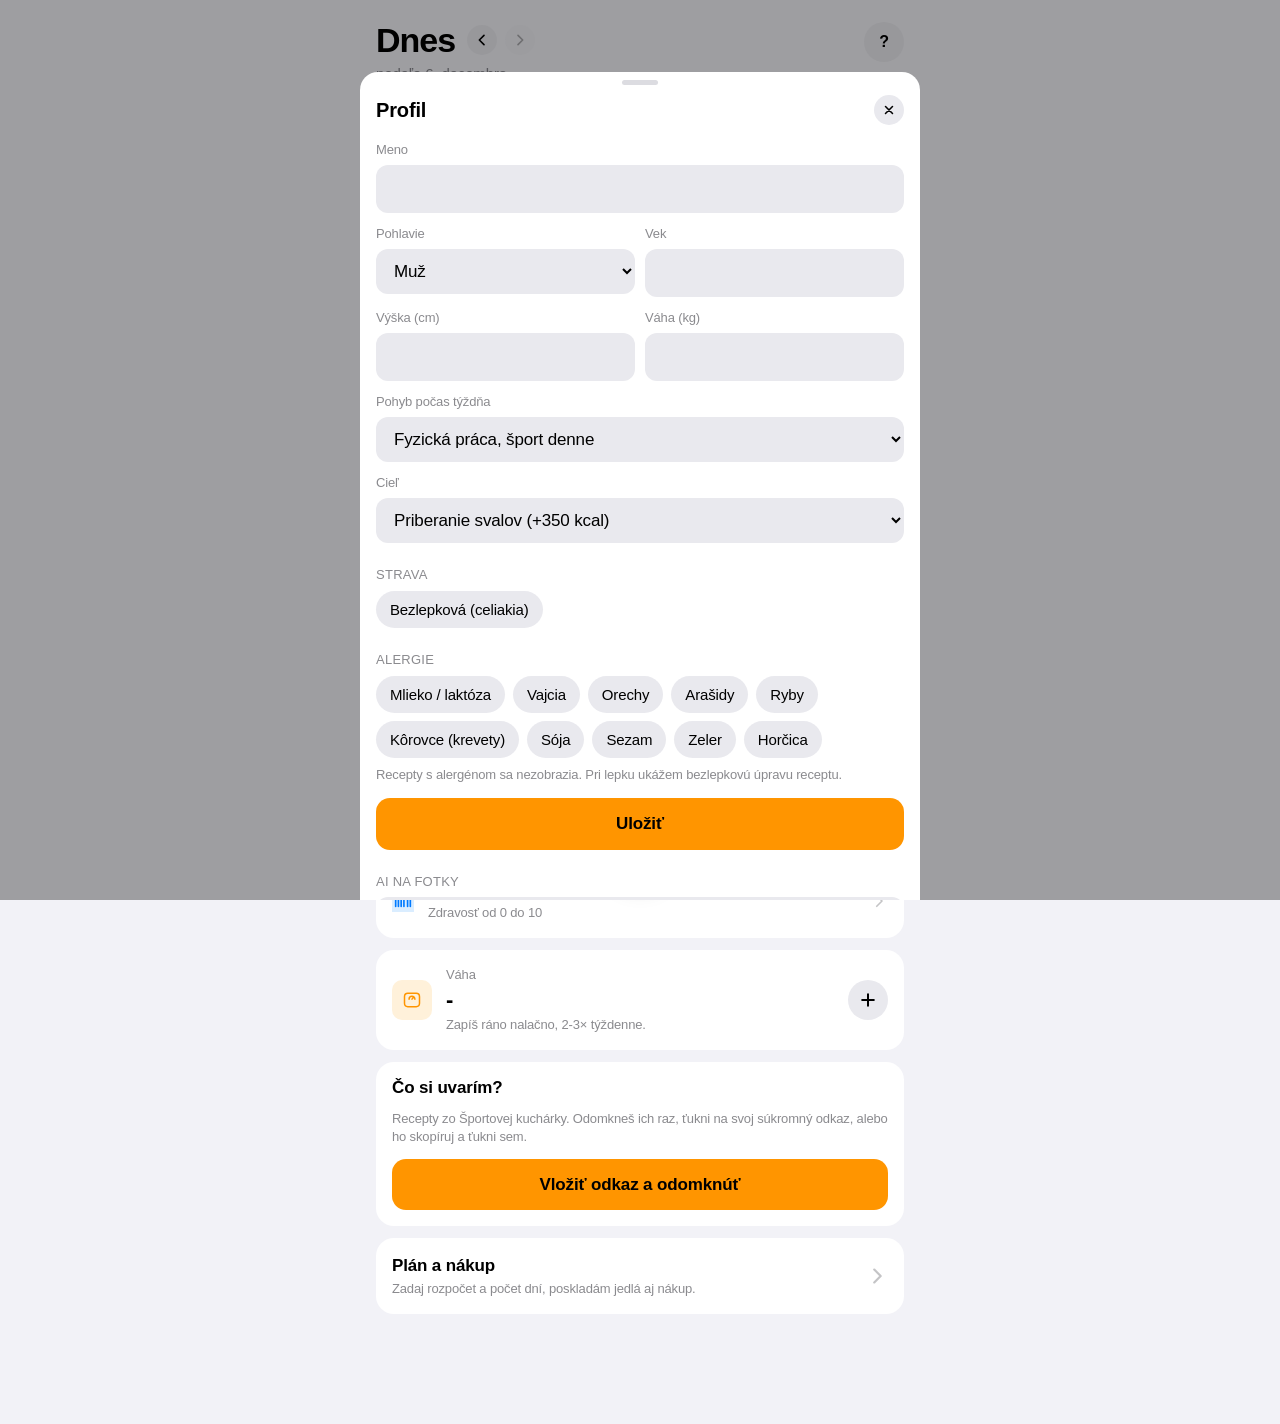
==== jedlo/index.html @ 56926733 "Jedlo: second review pass, bugs and design - Page no longer overflows on small iPhones with long foo" ====
<!DOCTYPE html>
<html lang="sk">
<head>
<meta charset="UTF-8">
<meta name="viewport" content="width=device-width, initial-scale=1.0, viewport-fit=cover">
<title>Jedlo</title>
<meta name="description" content="Denník stravovania, kalórie, makrá, voda, váha a rozpoznanie jedla z fotky.">
<meta name="theme-color" content="#000000" media="(prefers-color-scheme: dark)">
<meta name="theme-color" content="#f2f2f7" media="(prefers-color-scheme: light)">
<meta name="apple-mobile-web-app-capable" content="yes">
<meta name="apple-mobile-web-app-status-bar-style" content="default">
<meta name="apple-mobile-web-app-title" content="Jedlo">
<link rel="manifest" href="manifest.webmanifest">
<link rel="icon" href="icon.svg" type="image/svg+xml">
<link rel="apple-touch-icon" href="icon-192.png">
<link rel="stylesheet" href="style.css?v=16">
</head>
<body>
<div class="shell">
  <header class="top">
    <div class="day">
      <div class="day-row">
        <h1 id="title">Dnes</h1>
        <button class="round sm" id="prev-day" aria-label="Predošlý deň"><svg width="16" height="16" viewBox="0 0 24 24" fill="none" stroke="currentColor" stroke-width="2.4" stroke-linecap="round" stroke-linejoin="round" aria-hidden="true"><path d="M15 5l-7 7 7 7"/></svg></button>
        <button class="round sm" id="next-day" aria-label="Ďalší deň"><svg width="16" height="16" viewBox="0 0 24 24" fill="none" stroke="currentColor" stroke-width="2.4" stroke-linecap="round" stroke-linejoin="round" aria-hidden="true"><path d="M9 5l7 7-7 7"/></svg></button>
      </div>
      <p class="date" id="date"></p>
      <p class="nd" id="nameday"></p>
    </div>
    <button class="avatar" id="open-profile" aria-label="Profil">?</button>
  </header>
  <main id="page"></main>
</div>

<button class="fab" data-act="add" aria-label="Pridať jedlo"><svg width="28" height="28" viewBox="0 0 24 24" fill="none" stroke="currentColor" stroke-width="2.4" stroke-linecap="round" aria-hidden="true"><path d="M12 5v14M5 12h14"/></svg></button>

<div class="sheet-bg" id="sheet-bg" hidden>
  <div class="sheet" role="dialog" aria-modal="true" aria-labelledby="sheet-title">
    <div class="sheet-head">
      <button class="round sm" id="sheet-back" aria-label="Späť" hidden><svg width="16" height="16" viewBox="0 0 24 24" fill="none" stroke="currentColor" stroke-width="2.4" stroke-linecap="round" stroke-linejoin="round" aria-hidden="true"><path d="M15 5l-7 7 7 7"/></svg></button>
      <h2 id="sheet-title"></h2>
      <button class="round sm" id="close-sheet" aria-label="Zavrieť"><svg width="14" height="14" viewBox="0 0 24 24" fill="none" stroke="currentColor" stroke-width="2.6" stroke-linecap="round" aria-hidden="true"><path d="M6 6l12 12M18 6L6 18"/></svg></button>
    </div>
    <div id="sheet-body"></div>
  </div>
</div>

<input type="file" id="photo-input" accept="image/*" capture="environment" hidden>
<input type="file" id="import-input" accept="application/json" hidden>
<div class="cook-mode" id="cook-mode" hidden></div>
<div class="toast" id="toast" hidden></div>

<script src="meniny.js?v=16"></script>
<script src="app.js?v=16"></script>
</body>
</html>
---- jedlo/style.css ----
/* Čistý štýl v duchu iOS: systémové písmo (San Francisco), čierne pozadie, tmavé karty, farby iOS. */
:root {
  color-scheme: dark;
  --bg: #000;
  --card: #1c1c1e;
  --card2: #2c2c2e;
  --card3: #3a3a3c;
  --text: #fff;
  --muted: rgba(235, 235, 245, 0.6);
  --faint: rgba(235, 235, 245, 0.3);
  --sep: rgba(84, 84, 88, 0.55);
  --orange: #ff9f0a;
  --orange-ink: #ff9f0a;
  --green: #30d158;
  --red: #ff453a;
  --yellow: #ffd60a;
  --p: #0a84ff;
  --c: #ffd60a;
  --f: #ff375f;
  --fib: #bf5af2;
  --water: #64d2ff;
  --font: -apple-system, BlinkMacSystemFont, "SF Pro Text", "SF Pro Display", "Helvetica Neue", "Segoe UI", Roboto, sans-serif;
  --r-card: 18px; --r-row: 12px; --r-pill: 999px;
  --on-accent: #000;
}
/* Svetlý režim podľa nastavenia iPhonu */
@media (prefers-color-scheme: light) {
  :root {
    color-scheme: light;
    --bg: #f2f2f7;
    --card: #fff;
    --card2: #e9e9ee;
    --card3: #dcdce1;
    --text: #000;
    --muted: rgba(60, 60, 67, 0.6);
    --faint: rgba(60, 60, 67, 0.3);
    --sep: rgba(60, 60, 67, 0.2);
    --orange: #ff9500;
    --orange-ink: #c93400;
    --green: #34c759;
    --red: #ff3b30;
    --yellow: #ffcc00;
    --p: #007aff;
    --c: #ffcc00;
    --f: #ff2d55;
    --fib: #af52de;
    --water: #32ade6;
    --on-accent: #000;
  }
}
* { box-sizing: border-box; }
html, body { margin: 0; min-height: 100%; }
body {
  font: 15px/1.4 var(--font);
  letter-spacing: -0.01em;
  color: var(--text);
  background: var(--bg);
  padding: env(safe-area-inset-top) 0 calc(110px + env(safe-area-inset-bottom));
  -webkit-font-smoothing: antialiased;
  -webkit-tap-highlight-color: transparent;
}
h1, h2, h3, p { margin: 0; }
h1, h2, h3 { line-height: 1.2; }
button, input, select, textarea { font: inherit; color: inherit; letter-spacing: inherit; }
button { cursor: pointer; -webkit-user-select: none; user-select: none; -webkit-touch-callout: none; touch-action: manipulation; }
/* Odozva na ťuknutie */
button:not(:disabled):not(.fab):not(.supp):not(.meal-tile):active { opacity: .6; }
button:disabled { cursor: default; }
svg { flex: none; display: block; }
:focus-visible { outline: 2px solid var(--orange); outline-offset: 2px; }

.shell { max-width: 560px; margin: 0 auto; padding: 12px 16px 0; }
main { display: grid; grid-template-columns: minmax(0, 1fr); gap: 12px; }

/* Hlavička */
.top { display: flex; justify-content: space-between; align-items: flex-start; gap: 12px; margin: 8px 0 18px; }
.day-row { display: flex; align-items: center; gap: 8px; }
.top h1 { font-size: 34px; font-weight: 700; letter-spacing: -0.03em; margin-right: 4px; }
.date { font-size: 15px; color: var(--muted); margin-top: 2px; }
.nd { font-size: 13px; color: var(--muted); margin-top: 2px; }
.avatar {
  width: 40px; height: 40px; border-radius: 50%; border: 0; flex: none; padding: 0; margin-top: 2px;
  display: grid; place-items: center; background: var(--card2); color: var(--text); font-weight: 600; font-size: 16px;
}

/* Okrúhle tlačidlá – obsah vždy v strede */
.round {
  width: 40px; height: 40px; border-radius: 50%; border: 0; flex: none; padding: 0;
  display: grid; place-items: center; line-height: 0; background: var(--card2); color: var(--text);
}
.round.sm { width: 30px; height: 30px; position: relative; }
/* Väčšia plocha na ťuknutie (44 px), vzhľad ostáva. */
.round.sm::after { content: ""; position: absolute; inset: -7px; }
.round[disabled] { opacity: .3; }
.round.orange { background: var(--orange); color: var(--on-accent); }

/* Karty */
.card { background: var(--card); border-radius: var(--r-card); padding: 16px; }
.card.dark { background: var(--card); }
.card h3 { font-size: 17px; font-weight: 600; margin-bottom: 12px; display: flex; align-items: center; gap: 8px; flex-wrap: wrap; }
.card h3 .muted { font-weight: 400; margin-left: auto; }
.muted { color: var(--muted); }
.small { font-size: 13px; }
.row { display: flex; align-items: center; gap: 10px; }
.grid2 { display: grid; grid-template-columns: repeat(2, minmax(0, 1fr)); gap: 10px; }
.grid3 { display: grid; grid-template-columns: repeat(3, minmax(0, 1fr)); gap: 8px; }
.grid4 { display: grid; grid-template-columns: repeat(4, minmax(0, 1fr)); gap: 6px; }
.grid4 b { font-size: 19px; }

/* Kalórie a makrá */
.ring-wrap { display: flex; align-items: center; gap: 18px; }
.ring { position: relative; width: 128px; height: 128px; flex: none; }
.ring svg { width: 100%; height: 100%; transform: rotate(-90deg); overflow: visible; }
.ring .center { position: absolute; inset: 0; display: flex; flex-direction: column; align-items: center; justify-content: center; text-align: center; }
.ring .big { font-size: 30px; font-weight: 700; letter-spacing: -0.03em; line-height: 1; font-variant-numeric: tabular-nums; }
.bars { flex: 1; display: grid; gap: 10px; min-width: 0; }
.bar-label { display: flex; justify-content: space-between; font-size: 13px; margin-bottom: 4px; font-variant-numeric: tabular-nums; }
.bar-label .muted { font-size: 12px; }
.bar { height: 6px; background: var(--card2); border-radius: var(--r-pill); overflow: hidden; }
.bar > i { display: block; height: 100%; border-radius: var(--r-pill); }
.summary { margin-top: 14px; padding-top: 12px; border-top: 0.5px solid var(--sep); font-size: 15px; color: var(--muted); }
.summary b { color: var(--text); font-weight: 600; }

/* Pás Nezdravo – Zdravo */
.meter-card { display: block; width: 100%; border: 0; text-align: left; color: var(--text); padding: 30px 16px 16px; }
.meter-card.busy .meter i { animation: pulse 1s ease-in-out infinite; }
@keyframes pulse { 50% { opacity: .4; } }
.meter {
  display: block; position: relative; height: 10px; border-radius: var(--r-pill);
  background: linear-gradient(90deg, var(--red) 0%, var(--yellow) 50%, var(--green) 100%);
}
.meter i {
  position: absolute; top: -5px; bottom: -5px; width: 4px; margin-left: -2px; border-radius: 2px;
  background: var(--text); box-shadow: 0 0 0 2px var(--card);
  transition: left .6s cubic-bezier(.2, .8, .2, 1);
}
.meter i b {
  position: absolute; bottom: calc(100% + 6px); left: 50%; transform: translateX(-50%);
  font-size: 13px; font-weight: 600; font-style: normal; font-variant-numeric: tabular-nums; color: var(--text);
}
.meter-ends { display: flex; justify-content: space-between; margin-top: 10px; font-size: 13px; color: var(--muted); }
.meter-text { display: block; margin-top: 10px; font-size: 13px; color: var(--muted); }

/* Voda a váha */
.tile { display: flex; align-items: center; gap: 14px; }
.tile .ico { width: 40px; height: 40px; border-radius: 10px; display: grid; place-items: center; flex: none; }
.ico.water { background: rgba(100, 210, 255, 0.15); color: var(--water); }
.ico.weight { background: rgba(255, 159, 10, 0.15); color: var(--orange); }
.tile-main { flex: 1; min-width: 0; display: grid; gap: 3px; }
.tile-label { font-size: 13px; color: var(--muted); }
.tile-val { font-size: 22px; font-weight: 600; letter-spacing: -0.02em; line-height: 1.15; font-variant-numeric: tabular-nums; }
.tile-val small { font-size: 13px; font-weight: 400; color: var(--muted); letter-spacing: 0; margin-left: 4px; }

/* Zoznamy */
.list { display: grid; grid-template-columns: minmax(0, 1fr); gap: 0; }
.entry, .list-item {
  display: flex; align-items: center; gap: 12px; width: 100%; text-align: left;
  padding: 11px 0; border: 0; border-bottom: 0.5px solid var(--sep); background: none; color: var(--text); border-radius: 0;
}
.list > :last-child { border-bottom: 0; }
.list-item { justify-content: space-between; }
.entry img { width: 40px; height: 40px; border-radius: 8px; object-fit: cover; flex: none; }
.entry .info { flex: 1; min-width: 0; }
.entry .name { white-space: nowrap; overflow: hidden; text-overflow: ellipsis; }
.entry .kc { font-weight: 600; white-space: nowrap; font-variant-numeric: tabular-nums; }
.score { display: inline-block; min-width: 24px; padding: 1px 6px; border-radius: 6px; font-size: 12px; font-weight: 600; text-align: center; }
.s-good { background: rgba(48, 209, 88, 0.18); color: var(--green); }
.s-mid { background: rgba(255, 214, 10, 0.18); color: var(--yellow); }
.s-bad { background: rgba(255, 69, 58, 0.18); color: var(--red); }
.chip { display: inline-block; font-size: 11px; font-weight: 600; padding: 2px 7px; border-radius: 6px; background: var(--card2); color: var(--muted); }

/* Týždeň */
.chart { width: 100%; height: auto; margin-bottom: 12px; }
.trio { display: grid; grid-template-columns: repeat(3, minmax(0, 1fr)); text-align: center; }
.trio div + div { border-left: 0.5px solid var(--sep); }
.trio b { display: block; font-size: 20px; font-weight: 600; font-variant-numeric: tabular-nums; }
.trio span { font-size: 13px; color: var(--muted); }
.tip { margin-top: 12px; padding-top: 12px; border-top: 0.5px solid var(--sep); font-size: 13px; color: var(--muted); }
.warn { background: var(--card); border-radius: var(--r-card); padding: 16px; font-size: 15px; }

/* Recepty na hlavnej stránke */
.cook-hero {
  display: flex; align-items: center; justify-content: space-between; gap: 12px; width: 100%; text-align: left;
  border: 0; border-radius: var(--r-card); padding: 16px; background: var(--card); color: var(--text);
}
.cook-hero > span { display: grid; gap: 2px; }
.cook-hero b { font-size: 17px; font-weight: 600; }
.cook-hero span span { font-size: 13px; color: var(--muted); }
.cook-hero svg { color: var(--faint); }
.link-btn { border: 0; background: none; color: var(--orange); font-size: 15px; padding: 2px 0 0; text-align: center; }

/* „+“ dole v strede */
.fab {
  position: fixed; left: 50%; bottom: calc(22px + env(safe-area-inset-bottom)); transform: translateX(-50%); z-index: 10;
  width: 60px; height: 60px; border-radius: 50%; border: 0; padding: 0;
  display: grid; place-items: center; background: var(--orange); color: var(--on-accent);
  box-shadow: 0 8px 24px rgba(0, 0, 0, 0.6);
}
.fab:active { transform: translateX(-50%) scale(.95); }

/* Tlačidlá a formuláre */
.btn {
  display: flex; align-items: center; justify-content: center; gap: 8px;
  border: 0; border-radius: 14px; padding: 14px 18px; width: 100%;
  background: var(--card2); color: var(--text); font-size: 17px; font-weight: 600;
}
.btn.primary { background: var(--orange); color: var(--on-accent); }
.btn.big { flex-direction: column; padding: 24px 18px; border-radius: var(--r-card); }
.btn.danger { background: rgba(255, 69, 58, 0.15); color: var(--red); }
.btn.sm { width: auto; padding: 10px 16px; font-size: 15px; }
.row > .btn.sm { align-self: stretch; }
.btn[disabled] { opacity: .5; }
.input, label.field > input, label.field > select {
  display: block; width: 100%; background: var(--card2); border: 0; border-radius: var(--r-row);
  padding: 12px 14px; color: var(--text); font-size: 17px; outline: none;
}
label.field > input, label.field > select { margin-top: 6px; }
.input:focus, label.field > input:focus, label.field > select:focus { box-shadow: 0 0 0 2px var(--orange); }
.input::placeholder { color: var(--faint); }
textarea.input { resize: vertical; min-height: 90px; }
label.field { display: block; margin-bottom: 12px; font-size: 13px; color: var(--muted); }
.grid2 > label.field { margin-bottom: 0; }
.grid2:has(> label.field) { gap: 12px 10px; margin-bottom: 12px; }
.sub-h { margin: 24px 0 8px; font-size: 13px; font-weight: 400; color: var(--muted); text-transform: uppercase; letter-spacing: 0.02em; }
.empty { color: var(--muted); font-size: 15px; padding: 14px; border-radius: var(--r-row); background: var(--card2); }

/* Panel zdola */
.sheet-bg {
  position: fixed; inset: 0; z-index: 20; background: rgba(0, 0, 0, .6);
  display: flex; align-items: flex-end; justify-content: center;
}
.sheet-bg[hidden] { display: none; }
.sheet {
  background: var(--card); color: var(--text); width: 100%; max-width: 560px; max-height: 92vh; max-height: 92dvh; overflow-y: auto;
  overscroll-behavior: contain; -webkit-overflow-scrolling: touch;
  border-radius: var(--r-card) var(--r-card) 0 0; padding: 8px 16px calc(24px + env(safe-area-inset-bottom) + var(--kb, 0px));
}
/* Úchytka ako na iPhone */
.sheet::before { content: ""; display: block; width: 36px; height: 5px; border-radius: 3px; background: var(--card3); margin: 0 auto 10px; }
/* Pod otvoreným panelom sa stránka neposúva */
body:has(.sheet-bg:not([hidden])), body:has(.cook-mode:not([hidden])) { overflow: hidden; }
.sheet .card, .sheet .ai-item { background: var(--card2); }
.sheet-head { display: flex; justify-content: space-between; align-items: center; gap: 10px; margin-bottom: 16px; }
.sheet-head h2 { flex: 1; font-size: 20px; font-weight: 600; }
#sheet-back[hidden] { display: none; }
.preview { width: 100%; max-height: 260px; object-fit: cover; border-radius: var(--r-card); margin-bottom: 12px; }
.ai-sum { background: var(--card2); border-radius: var(--r-card); padding: 16px; margin-bottom: 12px; }
.ai-sum b { font-size: 22px; font-weight: 600; letter-spacing: -0.02em; }
.ai-sum .lbl { font-size: 12px; color: var(--muted); }
.ai-sum .small { color: var(--muted); }
.ai-item { border-radius: var(--r-row); padding: 10px; margin-bottom: 8px; }
.ai-item .input { background: var(--card3); }
.ai-item .grams { width: 84px; flex: none; }
.ai-item .round { background: var(--card3); }
.spinner { width: 18px; height: 18px; border-radius: 50%; border: 2px solid rgba(127, 127, 127, .35); border-top-color: currentColor; animation: spin 1s linear infinite; }
@keyframes spin { to { transform: rotate(360deg); } }

.water-big { text-align: center; margin: 4px 0 18px; }
.water-big b { font-size: 40px; font-weight: 700; letter-spacing: -0.03em; }
.drinks { display: grid; grid-template-columns: repeat(2, minmax(0, 1fr)); gap: 10px; margin-bottom: 10px; }
.drink {
  border: 0; border-radius: var(--r-card); padding: 16px 10px; background: var(--card2); color: var(--text);
  display: grid; justify-items: center; gap: 2px; text-align: center; font-weight: 600;
}
.drink svg { color: var(--water); margin-bottom: 6px; }
.drink span { font-size: 13px; color: var(--muted); font-weight: 400; }

/* Sprievodca receptami */
.meal-grid { display: grid; grid-template-columns: repeat(2, minmax(0, 1fr)); gap: 10px; }
.meal-tile {
  border: 0; border-radius: var(--r-card); padding: 24px 10px; background: var(--card2); color: var(--text);
  display: grid; justify-items: center; gap: 8px; font-size: 17px; font-weight: 600;
}
.meal-tile span { font-size: 38px; line-height: 1; }
.meal-tile:active { background: var(--card3); }
.chips { display: flex; flex-wrap: wrap; gap: 8px; }
.chip-btn { border: 0; border-radius: var(--r-pill); padding: 8px 14px; background: var(--card2); color: var(--text); font-size: 15px; }
.chip-btn.on { background: var(--orange); color: var(--on-accent); font-weight: 600; }
.sticky-cta {
  position: sticky; bottom: calc(-24px - env(safe-area-inset-bottom));
  margin: 18px -16px calc(-24px - env(safe-area-inset-bottom)); padding: 12px 16px calc(16px + env(safe-area-inset-bottom));
  background: linear-gradient(transparent, var(--card) 30%);
}
.rgrid { display: grid; grid-template-columns: repeat(2, minmax(0, 1fr)); gap: 10px; }
.rcard {
  border: 0; padding: 0; border-radius: 14px; background: var(--card2); color: var(--text); text-align: left;
  display: grid; grid-template-rows: auto 1fr; overflow: hidden;
}
.photo { display: block; aspect-ratio: 4 / 3; background: var(--card3); position: relative; overflow: hidden; }
.photo img { width: 100%; height: 100%; object-fit: contain; opacity: 0; transition: opacity .25s; }
.photo img.loaded { opacity: 1; }
/* Fotky z kuchárky majú biele pozadie, rámik nech s nimi splynie. */
.photo:has(img.loaded) { background: #fff; }
.photo.none::after { content: "🍽️"; position: absolute; inset: 0; display: grid; place-items: center; font-size: 34px; opacity: .5; }
.photo.big { border-radius: var(--r-card); aspect-ratio: 3 / 2; }
.rinfo { display: grid; gap: 2px; padding: 10px 12px 12px; align-content: start; }
.rinfo b { font-size: 15px; font-weight: 600; line-height: 1.25; }
.rinfo .small { overflow-wrap: normal; }
.ok, .miss { font-size: 13px; margin-top: 2px; }
.ok { color: var(--green); }
.miss { color: var(--orange); }
.ing p { padding: 10px 0; border-bottom: 0.5px solid var(--sep); font-size: 15px; }
.ing .ing-h { font-weight: 600; border: 0; padding-top: 14px; color: var(--muted); font-size: 13px; }
.steps { margin: 0; padding-left: 22px; display: grid; gap: 10px; font-size: 15px; }

.toast {
  position: fixed; left: 50%; top: calc(10px + env(safe-area-inset-top)); transform: translateX(-50%); z-index: 30; pointer-events: none; text-align: center;
  background: var(--card3); color: var(--text); padding: 10px 16px; border-radius: 14px;
  font-size: 15px; box-shadow: 0 8px 24px rgba(0, 0, 0, 0.5); max-width: calc(100% - 32px);
}
.toast[hidden] { display: none; }
@media (prefers-reduced-motion: reduce) { * { animation: none !important; transition: none !important; } }

/* Prepínač a plán nákupu */
.seg { display: flex; background: var(--card2); border-radius: 10px; padding: 2px; gap: 2px; margin: 4px 0 4px; }
.seg button { flex: 1; border: 0; background: none; padding: 9px 4px; border-radius: 8px; font-size: 15px; color: var(--text); }
.seg button.on { background: var(--card3); font-weight: 600; box-shadow: 0 1px 3px rgba(0, 0, 0, .4); }
.sub-h span { text-transform: none; }
.ai-sum b.good { color: var(--green); }
.ai-sum b.bad { color: var(--red); }
.shop-item {
  display: flex; align-items: center; gap: 12px; width: 100%; text-align: left;
  padding: 11px 0; border: 0; border-bottom: 0.5px solid var(--sep); background: none; color: var(--text);
}
.shop-item .check { width: 22px; height: 22px; border-radius: 50%; border: 1.5px solid var(--faint); flex: none; display: grid; place-items: center; }
.shop-item.done .check { background: var(--green); border-color: var(--green); color: #000; }
.shop-item.done .name { text-decoration: line-through; color: var(--muted); }
.shop-item .info { flex: 1; min-width: 0; display: grid; }
.shop-item .prices { display: grid; text-align: right; font-variant-numeric: tabular-nums; }
.shop-item .prices b { font-weight: 600; }

/* Strava: lepok a alergie */
.tag { display: inline-block; font-size: 11px; font-weight: 600; padding: 2px 7px; border-radius: 6px; margin-top: 4px; justify-self: start; }
.ok-tag { background: rgba(48, 209, 88, 0.18); color: var(--green); }
.warn-tag { background: rgba(255, 159, 10, 0.18); color: var(--orange); }
.bad-tag { background: rgba(255, 69, 58, 0.18); color: var(--red); }
.diet-box { margin-top: 12px; padding: 12px 14px; border-radius: var(--r-row); background: rgba(255, 159, 10, 0.12); font-size: 15px; display: grid; gap: 6px; }
.diet-box.ok { background: rgba(48, 209, 88, 0.12); }
.diet-box.bad { background: rgba(255, 69, 58, 0.14); }
.diet-box p { font-size: 13px; }

/* Typ dňa, suplementy, moje jedlá, diktovanie */
.day-pill {
  display: inline-flex; align-items: center; gap: 4px; margin-top: 12px; border: 0; border-radius: var(--r-pill);
  min-height: 34px; padding: 7px 12px 7px 14px; background: var(--card2); color: var(--text); font-size: 14px;
}
.day-pill svg { color: var(--muted); }
.chip-btn.del { background: rgba(255, 69, 58, 0.15); color: var(--red); display: inline-flex; align-items: center; gap: 4px; }
.chip-btn .muted { font-size: 12px; margin-left: 4px; }
.chip-btn.on .muted { color: inherit; opacity: .7; }
#mic.rec { background: rgba(255, 69, 58, 0.18); color: var(--red); }
.link-btn.small { font-size: 13px; padding: 0; text-transform: none; letter-spacing: 0; }

/* Skenovanie obalu */
.scan-view { position: relative; aspect-ratio: 4 / 3; border-radius: var(--r-card); overflow: hidden; background: #000; }
.scan-view video { width: 100%; height: 100%; object-fit: cover; }
.scan-view .empty { position: absolute; inset: 0; display: grid; place-items: center; text-align: center; border-radius: 0; background: var(--card2); }
.scan-frame { position: absolute; left: 12%; right: 12%; top: 35%; bottom: 35%; border: 2px solid rgba(255, 255, 255, .85); border-radius: 10px; box-shadow: 0 0 0 999px rgba(0, 0, 0, .25); }
.product-img { display: block; max-height: 140px; max-width: 60%; margin: 0 auto 10px; border-radius: 12px; object-fit: contain; background: #fff; }
.add-item { align-items: flex-start; }
.add-item > span:first-child { display: grid; gap: 2px; }
.add-item .tag { margin-top: 0; flex: none; }

/* Hodnotenie receptov */
.rate-row { display: flex; align-items: center; gap: 12px; margin: 12px 0 10px; }
.fav-btn.on { background: rgba(255, 55, 95, 0.18); color: var(--f); }
.fav-btn.on svg path { fill: currentColor; }
.stars { display: flex; gap: 2px; }
.star { border: 0; background: none; padding: 10px 6px; color: var(--faint); }
.star.on { color: var(--yellow); }
.star.on svg path { fill: currentColor; }
.fav-dot { color: var(--f); }
.rating { font-size: 12px; color: var(--yellow); letter-spacing: 1px; }

/* Režim varenia */
.cook-mode {
  position: fixed; inset: 0; z-index: 40; background: var(--bg); color: var(--text);
  display: flex; flex-direction: column; padding: calc(16px + env(safe-area-inset-top)) 20px calc(20px + env(safe-area-inset-bottom));
}
.cook-mode[hidden] { display: none; }
.cm-top { display: flex; justify-content: space-between; align-items: center; gap: 12px; font-size: 15px; }
.cm-step { flex: 1; overflow-y: auto; padding: 24px 0; }
.cm-n { font-size: 15px; color: var(--orange); font-weight: 600; margin-bottom: 14px; }
.cm-text { font-size: 28px; line-height: 1.35; font-weight: 500; letter-spacing: -0.01em; margin-bottom: 16px; }
.cm-ing p { font-size: 21px; padding: 10px 0; border-bottom: 0.5px solid var(--sep); }
.cm-ing .ing-h { font-size: 15px; color: var(--muted); border: 0; }
.cm-nav { display: grid; grid-template-columns: repeat(2, minmax(0, 1fr)); gap: 10px; }

/* Skóre potraviny 0-10 */
.sbadge {
  display: inline-grid; place-items: center; flex: none; min-width: 30px; height: 30px; padding: 0 6px; border-radius: 15px;
  background: color-mix(in srgb, var(--sc) 22%, transparent); color: var(--sc); font-weight: 700; font-size: 15px; font-variant-numeric: tabular-nums;
}
.sbadge.big { width: 64px; height: 64px; border-radius: 50%; font-size: 30px; background: var(--sc); color: #fff; text-shadow: 0 1px 2px rgba(0, 0, 0, .25); }
.product-score { display: flex; align-items: center; gap: 14px; margin: 4px 0 10px; }
.product-score > div { display: grid; gap: 2px; }
.product-score b { font-size: 20px; }
.scan-meter { padding: 6px 0 0; background: none; }
.scan-meter .meter i { top: -4px; bottom: -4px; }

/* Karta skenera a prázdnych suplementov */
.scan-card { display: flex; align-items: center; gap: 14px; width: 100%; border: 0; text-align: left; color: var(--text); }
.scan-card .tile-main b { font-weight: 600; }
.scan-card > svg { color: var(--faint); }
.ico.scan { background: rgba(10, 132, 255, 0.15); color: var(--p); }
.ico.supp { background: rgba(48, 209, 88, 0.15); font-size: 20px; }

/* Suplementy */
.supp-head { display: flex; align-items: center; gap: 10px; margin-bottom: 10px; }
.supp-head .tile-label { flex: 1; }
.supp-count { font-size: 13px; font-weight: 600; color: var(--muted); font-variant-numeric: tabular-nums; }
.supp-count.all { color: var(--green); }
.supps .bar { margin-bottom: 12px; }
.supp-grid { display: grid; grid-template-columns: repeat(auto-fit, minmax(96px, 1fr)); gap: 8px; }
.supp-grid.edit { grid-template-columns: repeat(auto-fill, minmax(96px, 1fr)); }
.supp {
  display: grid; justify-items: center; align-content: start; gap: 3px; padding: 12px 6px 10px; border: 0; border-radius: 16px;
  background: var(--card2); color: var(--text); text-align: center; transition: transform .15s, background .2s;
}
.supp:active { transform: scale(.96); }
.supp-ico { position: relative; width: 44px; height: 44px; border-radius: 50%; display: grid; place-items: center; font-size: 22px; background: var(--card3); margin-bottom: 4px; transition: background .2s; }
.supp-ico i { position: absolute; right: -3px; bottom: -3px; width: 20px; height: 20px; border-radius: 50%; display: grid; place-items: center; background: var(--green); color: #fff; box-shadow: 0 0 0 2px var(--card2); }
.supp-name { font-size: 13px; font-weight: 600; line-height: 1.2; }
.supp-hint { font-size: 11px; color: var(--muted); line-height: 1.25; }
.supp.on { background: rgba(48, 209, 88, 0.14); }
.supp.on .supp-ico { background: rgba(48, 209, 88, 0.28); animation: pop .3s ease-out; }
.supp.on .supp-ico i { box-shadow: 0 0 0 2px color-mix(in srgb, var(--green) 14%, var(--card)); }
@keyframes pop { 50% { transform: scale(1.15); } }
.supp-grid.edit .supp { padding-bottom: 12px; }

/* Svetlý režim: tieto pravidlá musia byť až na konci, inak ich prebijú tmavé hodnoty vyššie. */
@media (prefers-color-scheme: light) {
  .fab { box-shadow: 0 8px 24px rgba(0, 0, 0, 0.2); }
  .toast { box-shadow: 0 8px 24px rgba(0, 0, 0, 0.15); }
  .sheet-bg { background: rgba(0, 0, 0, .35); }
  .miss, .link-btn { color: var(--orange-ink); }
  .s-good, .ok-tag, .ok { color: #248a3d; }
  .s-mid { color: #8a6100; }
  .s-bad, .bad-tag { color: #d70015; }
  .warn-tag, .cm-n { color: var(--orange-ink); }
  .star.on, .rating { color: #f5a623; }
  .seg button.on { background: #fff; box-shadow: 0 3px 8px rgba(0, 0, 0, .12), 0 0 0 .5px rgba(0, 0, 0, .04); }
  .input::placeholder { color: rgba(60, 60, 67, .45); }
  .s-mid { background: rgba(255, 204, 0, 0.22); }
  .sbadge { color: color-mix(in srgb, var(--sc) 70%, #000); }
}
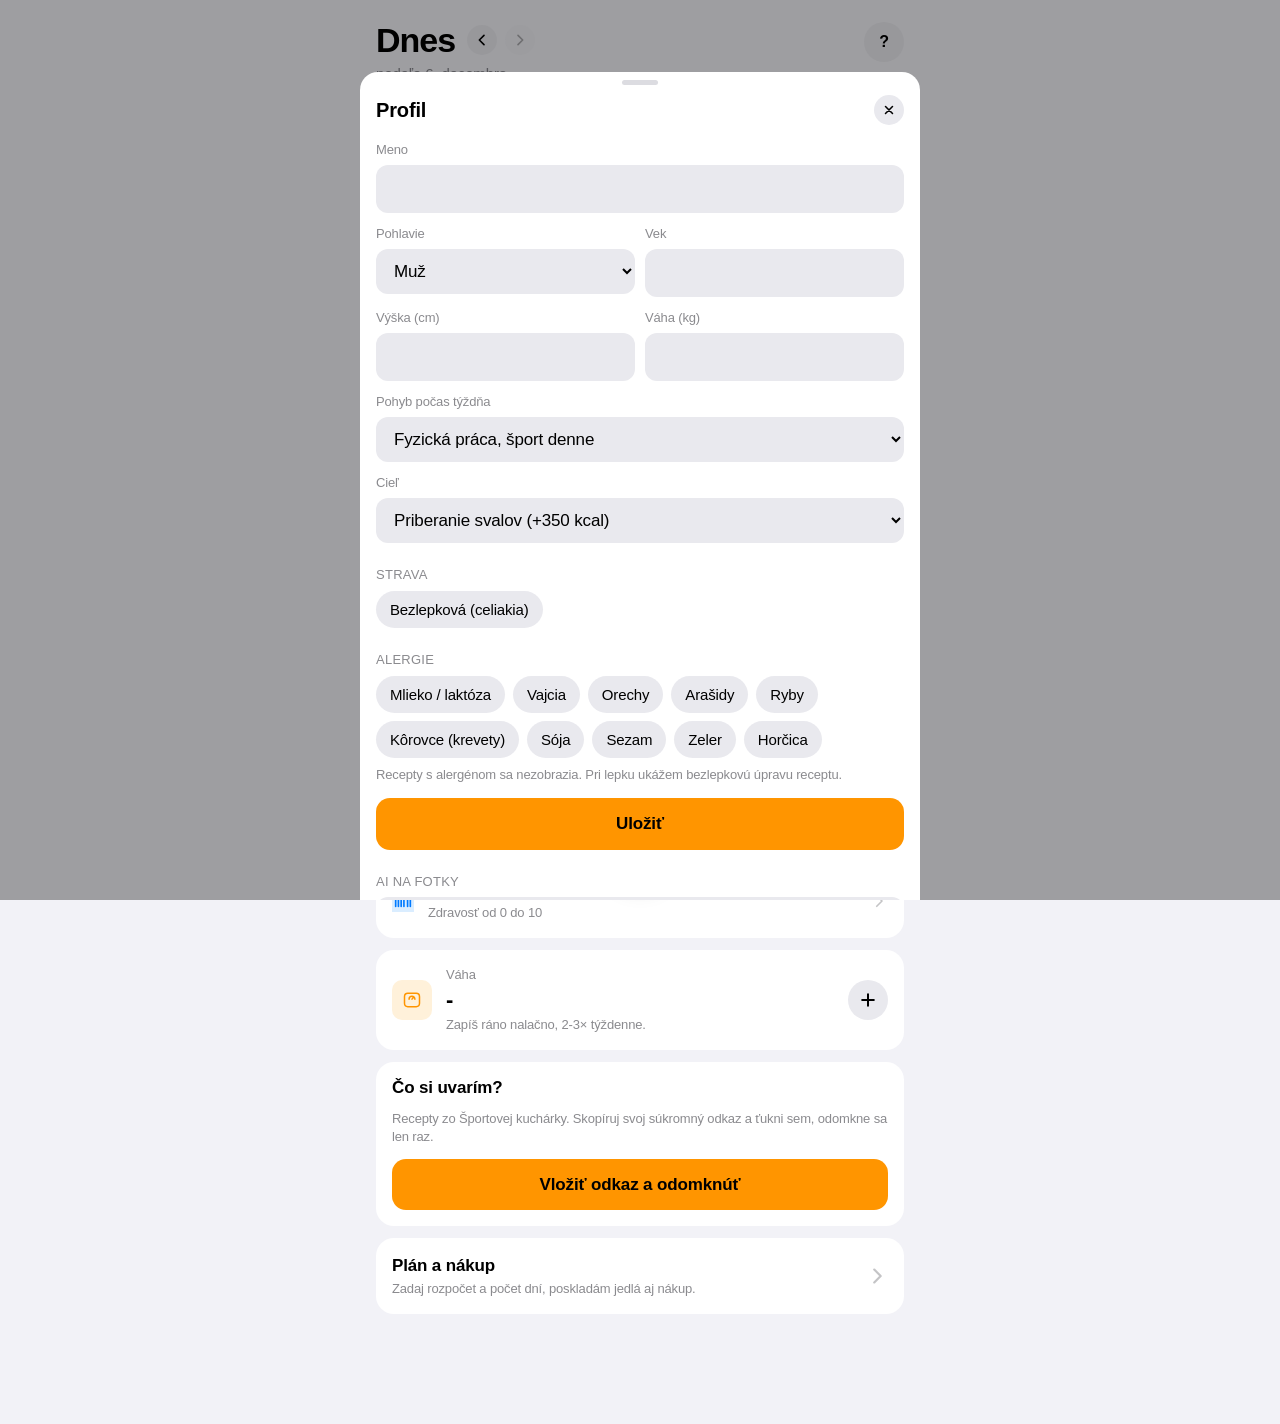
==== commit c537a154: "Jedlo: third review pass, missing basics and data safety - API key saved with the main profile butto" ====
--- a/jedlo/index.html
+++ b/jedlo/index.html
@@ -12,8 +12,8 @@
 <meta name="apple-mobile-web-app-title" content="Jedlo">
 <link rel="manifest" href="manifest.webmanifest">
 <link rel="icon" href="icon.svg" type="image/svg+xml">
-<link rel="apple-touch-icon" href="icon-192.png">
-<link rel="stylesheet" href="style.css?v=16">
+<link rel="apple-touch-icon" href="apple-touch-icon.png">
+<link rel="stylesheet" href="style.css?v=17">
 </head>
 <body>
 <div class="shell">
@@ -50,7 +50,7 @@
 <div class="cook-mode" id="cook-mode" hidden></div>
 <div class="toast" id="toast" hidden></div>
 
-<script src="meniny.js?v=16"></script>
-<script src="app.js?v=16"></script>
+<script src="meniny.js?v=17"></script>
+<script src="app.js?v=17"></script>
 </body>
 </html>
--- a/jedlo/style.css
+++ b/jedlo/style.css
@@ -309,6 +309,8 @@
   font-size: 15px; box-shadow: 0 8px 24px rgba(0, 0, 0, 0.5); max-width: calc(100% - 32px);
 }
 .toast[hidden] { display: none; }
+.toast.has-act:not([hidden]) { pointer-events: auto; display: flex; align-items: center; gap: 12px; }
+.toast-act { border: 0; background: none; color: var(--orange); font-weight: 600; font-size: 15px; padding: 6px 2px; }
 @media (prefers-reduced-motion: reduce) { * { animation: none !important; transition: none !important; } }
 
 /* Prepínač a plán nákupu */
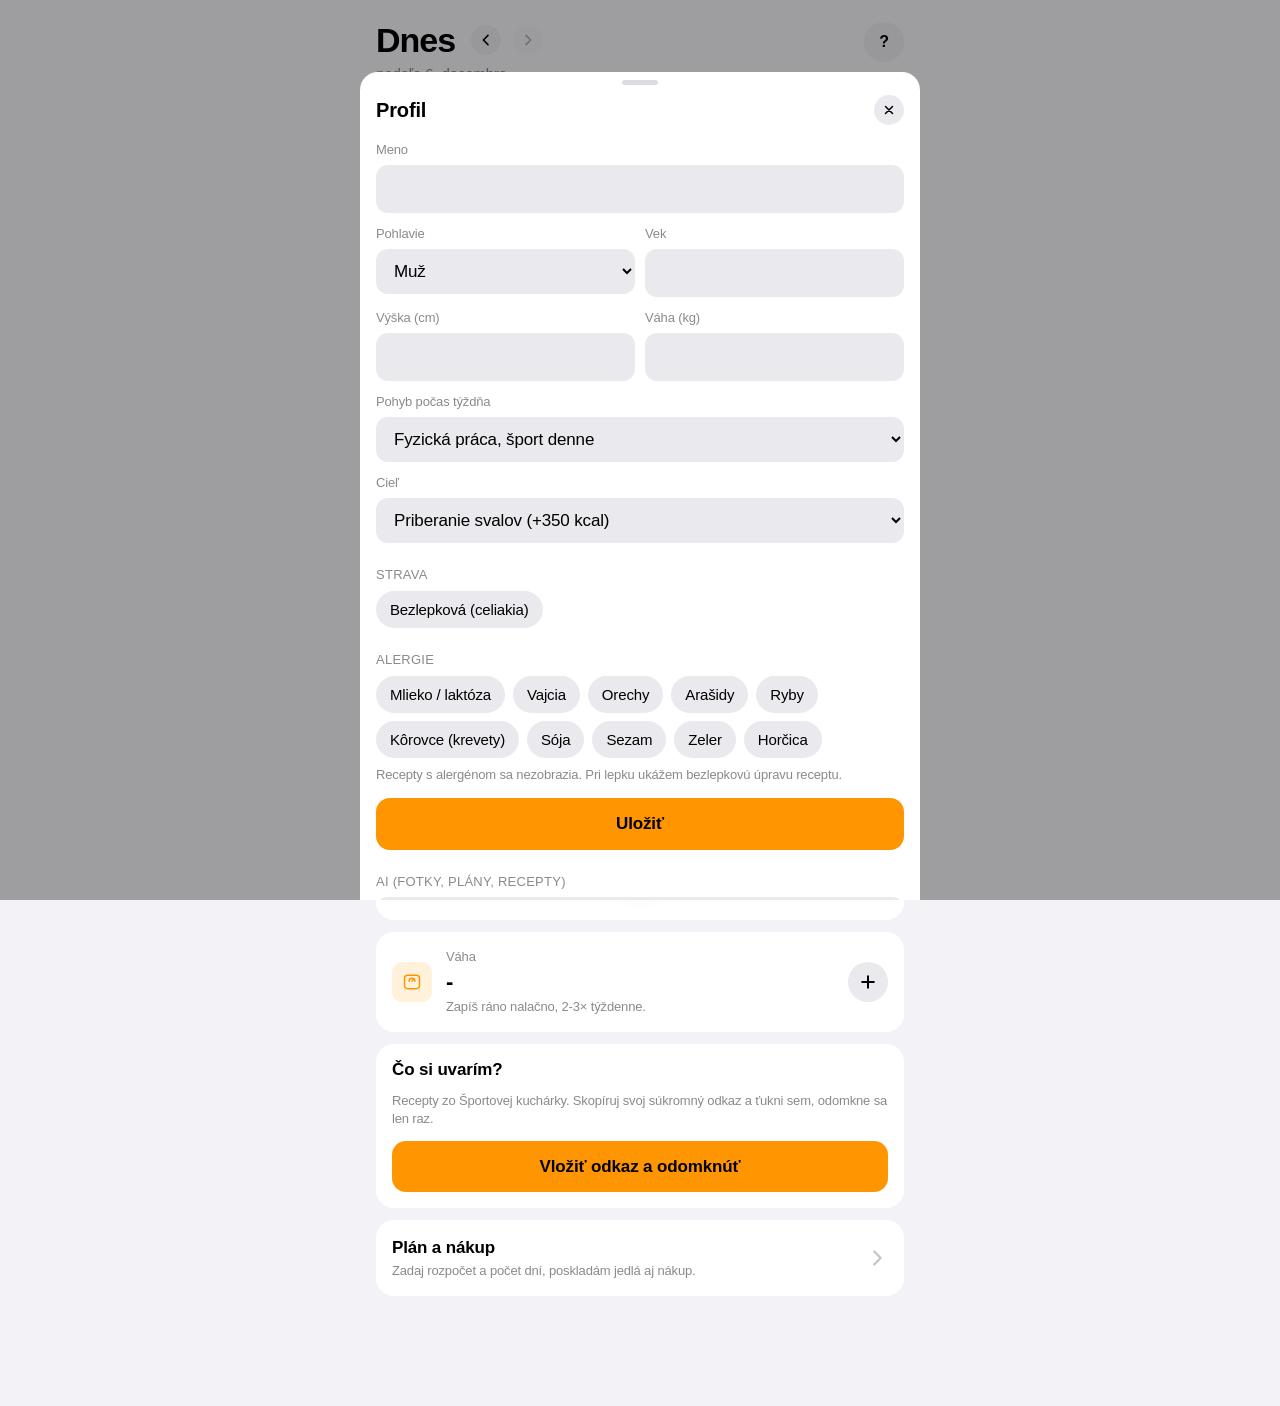
==== commit 93337dcf: "Jedlo: fourth pass from a simulated week of use - Day types adjust the profile activity (gym no long" ====
--- a/jedlo/index.html
+++ b/jedlo/index.html
@@ -13,7 +13,7 @@
 <link rel="manifest" href="manifest.webmanifest">
 <link rel="icon" href="icon.svg" type="image/svg+xml">
 <link rel="apple-touch-icon" href="apple-touch-icon.png">
-<link rel="stylesheet" href="style.css?v=17">
+<link rel="stylesheet" href="style.css?v=18">
 </head>
 <body>
 <div class="shell">
@@ -50,7 +50,7 @@
 <div class="cook-mode" id="cook-mode" hidden></div>
 <div class="toast" id="toast" hidden></div>
 
-<script src="meniny.js?v=17"></script>
-<script src="app.js?v=17"></script>
+<script src="meniny.js?v=18"></script>
+<script src="app.js?v=18"></script>
 </body>
 </html>
--- a/jedlo/style.css
+++ b/jedlo/style.css
@@ -74,7 +74,7 @@
 
 /* Hlavička */
 .top { display: flex; justify-content: space-between; align-items: flex-start; gap: 12px; margin: 8px 0 18px; }
-.day-row { display: flex; align-items: center; gap: 8px; }
+.day-row { display: flex; align-items: center; gap: 12px; }
 .top h1 { font-size: 34px; font-weight: 700; letter-spacing: -0.03em; margin-right: 4px; }
 .date { font-size: 15px; color: var(--muted); margin-top: 2px; }
 .nd { font-size: 13px; color: var(--muted); margin-top: 2px; }
@@ -90,7 +90,7 @@
 }
 .round.sm { width: 30px; height: 30px; position: relative; }
 /* Väčšia plocha na ťuknutie (44 px), vzhľad ostáva. */
-.round.sm::after { content: ""; position: absolute; inset: -7px; }
+.round.sm::after { content: ""; position: absolute; inset: -7px -5px; }
 .round[disabled] { opacity: .3; }
 .round.orange { background: var(--orange); color: var(--on-accent); }
 
@@ -123,6 +123,7 @@
 
 /* Pás Nezdravo – Zdravo */
 .meter-card { display: block; width: 100%; border: 0; text-align: left; color: var(--text); padding: 30px 16px 16px; }
+.meter-card.empty .meter { opacity: .35; }
 .meter-card.busy .meter i { animation: pulse 1s ease-in-out infinite; }
 @keyframes pulse { 50% { opacity: .4; } }
 .meter {
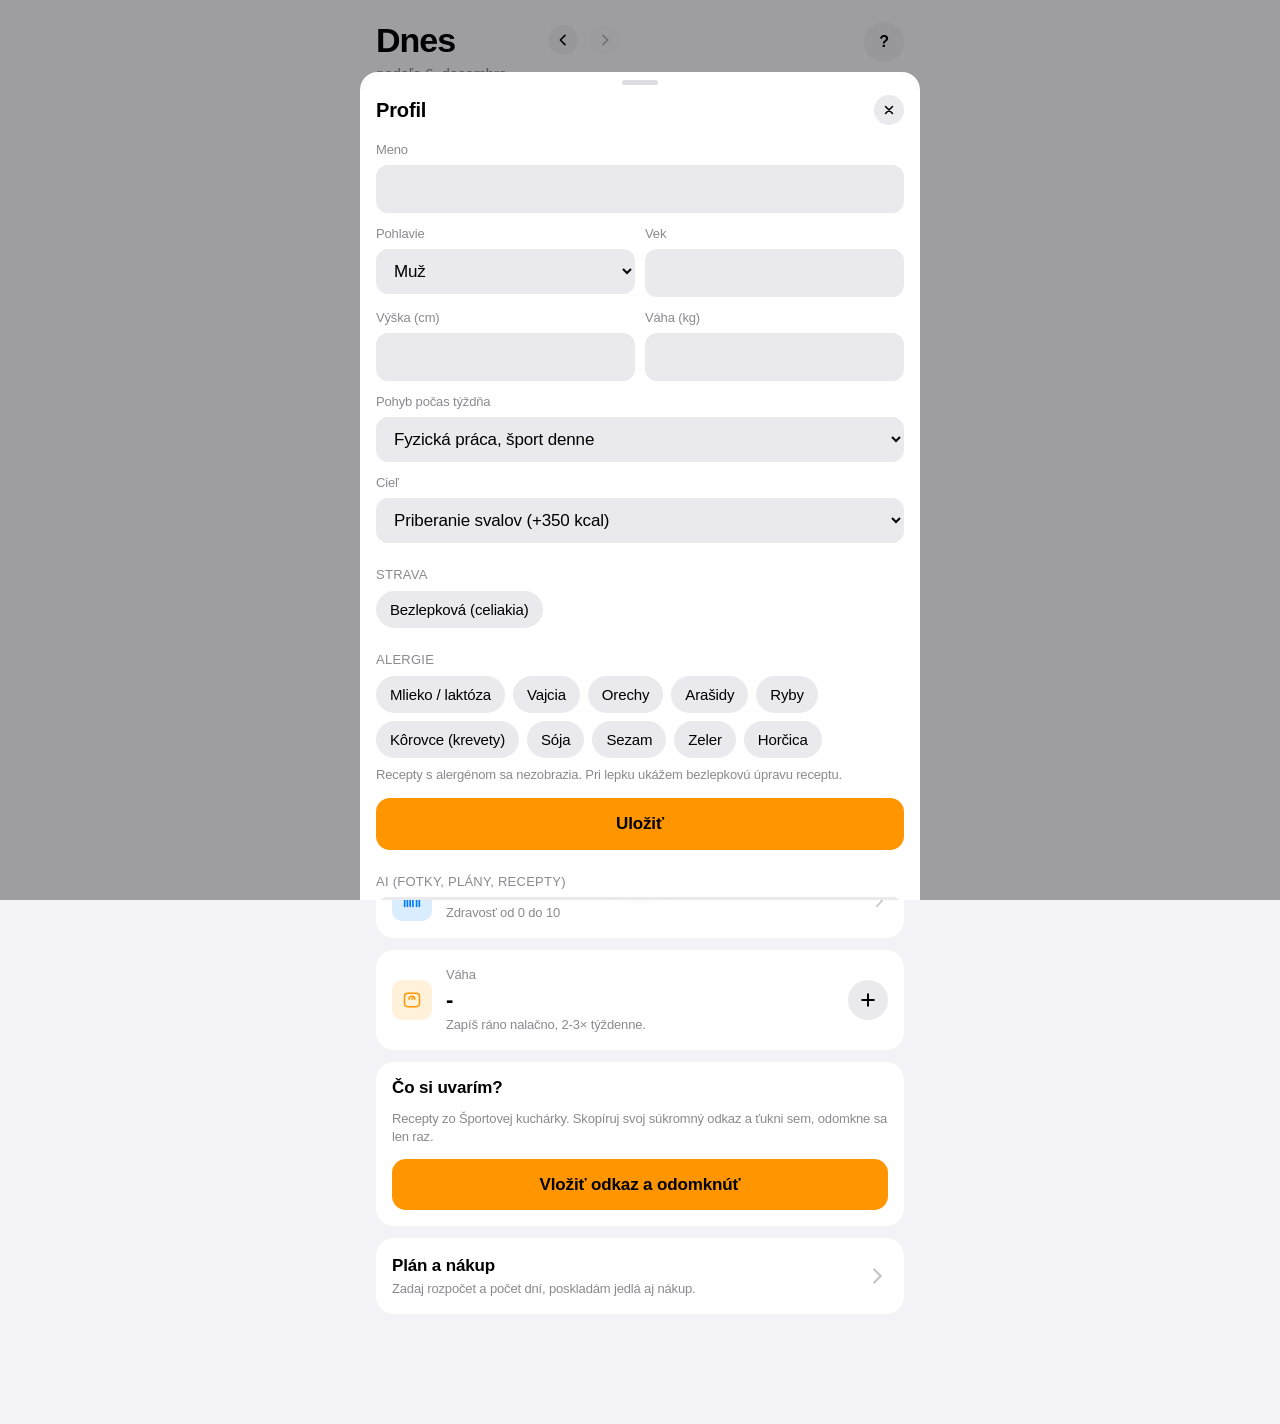
==== commit 6bf347c3: "Jedlo: visual QA fixes - Sheets open scrolled to the top, toasts on one line - Correct weekday gramm" ====
--- a/jedlo/index.html
+++ b/jedlo/index.html
@@ -13,7 +13,7 @@
 <link rel="manifest" href="manifest.webmanifest">
 <link rel="icon" href="icon.svg" type="image/svg+xml">
 <link rel="apple-touch-icon" href="apple-touch-icon.png">
-<link rel="stylesheet" href="style.css?v=18">
+<link rel="stylesheet" href="style.css?v=20">
 </head>
 <body>
 <div class="shell">
@@ -50,7 +50,7 @@
 <div class="cook-mode" id="cook-mode" hidden></div>
 <div class="toast" id="toast" hidden></div>
 
-<script src="meniny.js?v=18"></script>
-<script src="app.js?v=18"></script>
+<script src="meniny.js?v=20"></script>
+<script src="app.js?v=20"></script>
 </body>
 </html>
--- a/jedlo/style.css
+++ b/jedlo/style.css
@@ -123,7 +123,7 @@
 
 /* Pás Nezdravo – Zdravo */
 .meter-card { display: block; width: 100%; border: 0; text-align: left; color: var(--text); padding: 30px 16px 16px; }
-.meter-card.empty .meter { opacity: .35; }
+.meter-card.no-score .meter { opacity: .35; }
 .meter-card.busy .meter i { animation: pulse 1s ease-in-out infinite; }
 @keyframes pulse { 50% { opacity: .4; } }
 .meter {
@@ -144,7 +144,7 @@
 
 /* Voda a váha */
 .tile { display: flex; align-items: center; gap: 14px; }
-.tile .ico { width: 40px; height: 40px; border-radius: 10px; display: grid; place-items: center; flex: none; }
+.ico { width: 40px; height: 40px; border-radius: 10px; display: grid; place-items: center; flex: none; }
 .ico.water { background: rgba(100, 210, 255, 0.15); color: var(--water); }
 .ico.weight { background: rgba(255, 159, 10, 0.15); color: var(--orange); }
 .tile-main { flex: 1; min-width: 0; display: grid; gap: 3px; }
@@ -305,11 +305,13 @@
 .steps { margin: 0; padding-left: 22px; display: grid; gap: 10px; font-size: 15px; }
 
 .toast {
-  position: fixed; left: 50%; top: calc(10px + env(safe-area-inset-top)); transform: translateX(-50%); z-index: 30; pointer-events: none; text-align: center;
+  position: fixed; left: 16px; right: 16px; width: fit-content; margin: 0 auto; bottom: calc(96px + env(safe-area-inset-bottom)); z-index: 30; pointer-events: none; text-align: center;
   background: var(--card3); color: var(--text); padding: 10px 16px; border-radius: 14px;
-  font-size: 15px; box-shadow: 0 8px 24px rgba(0, 0, 0, 0.5); max-width: calc(100% - 32px);
+  font-size: 15px; box-shadow: 0 8px 24px rgba(0, 0, 0, 0.7);
 }
 .toast[hidden] { display: none; }
+/* Na hlavnej stránke dole nad „+“, pri otvorenom paneli hore (dole sú tlačidlá panela). */
+body:has(.sheet-bg:not([hidden])) .toast, body:has(.cook-mode:not([hidden])) .toast { bottom: auto; top: calc(10px + env(safe-area-inset-top)); }
 .toast.has-act:not([hidden]) { pointer-events: auto; display: flex; align-items: center; gap: 12px; }
 .toast-act { border: 0; background: none; color: var(--orange); font-weight: 600; font-size: 15px; padding: 6px 2px; }
 @media (prefers-reduced-motion: reduce) { * { animation: none !important; transition: none !important; } }
@@ -447,3 +449,16 @@
   .s-mid { background: rgba(255, 204, 0, 0.22); }
   .sbadge { color: color-mix(in srgb, var(--sc) 70%, #000); }
 }
+
+/* Dlhé slová bez medzier (názvy jedál, suplementov) nesmú rozťahovať obrazovku. */
+.sheet-head h2 { min-width: 0; overflow-wrap: anywhere; }
+.chip-btn, .list-item > span, .supp-name, .ai-sum p, .entry .info, .rinfo b, .diet-box, .ing p, .steps li, .tile-main { overflow-wrap: anywhere; }
+.chip-btn { max-width: 100%; }
+
+/* Drobnosti z vizuálnej kontroly */
+.entry .info .small { white-space: nowrap; overflow: hidden; text-overflow: ellipsis; }
+.grid3 > .btn { padding: 14px 6px; font-size: 16px; white-space: nowrap; }
+.chip-btn { text-align: left; }
+.chip-btn[data-fav], .chip-btn[data-fav-del] { white-space: nowrap; overflow: hidden; text-overflow: ellipsis; }
+#title { min-width: 4.6em; }
+.plan-row .name { white-space: normal; }
